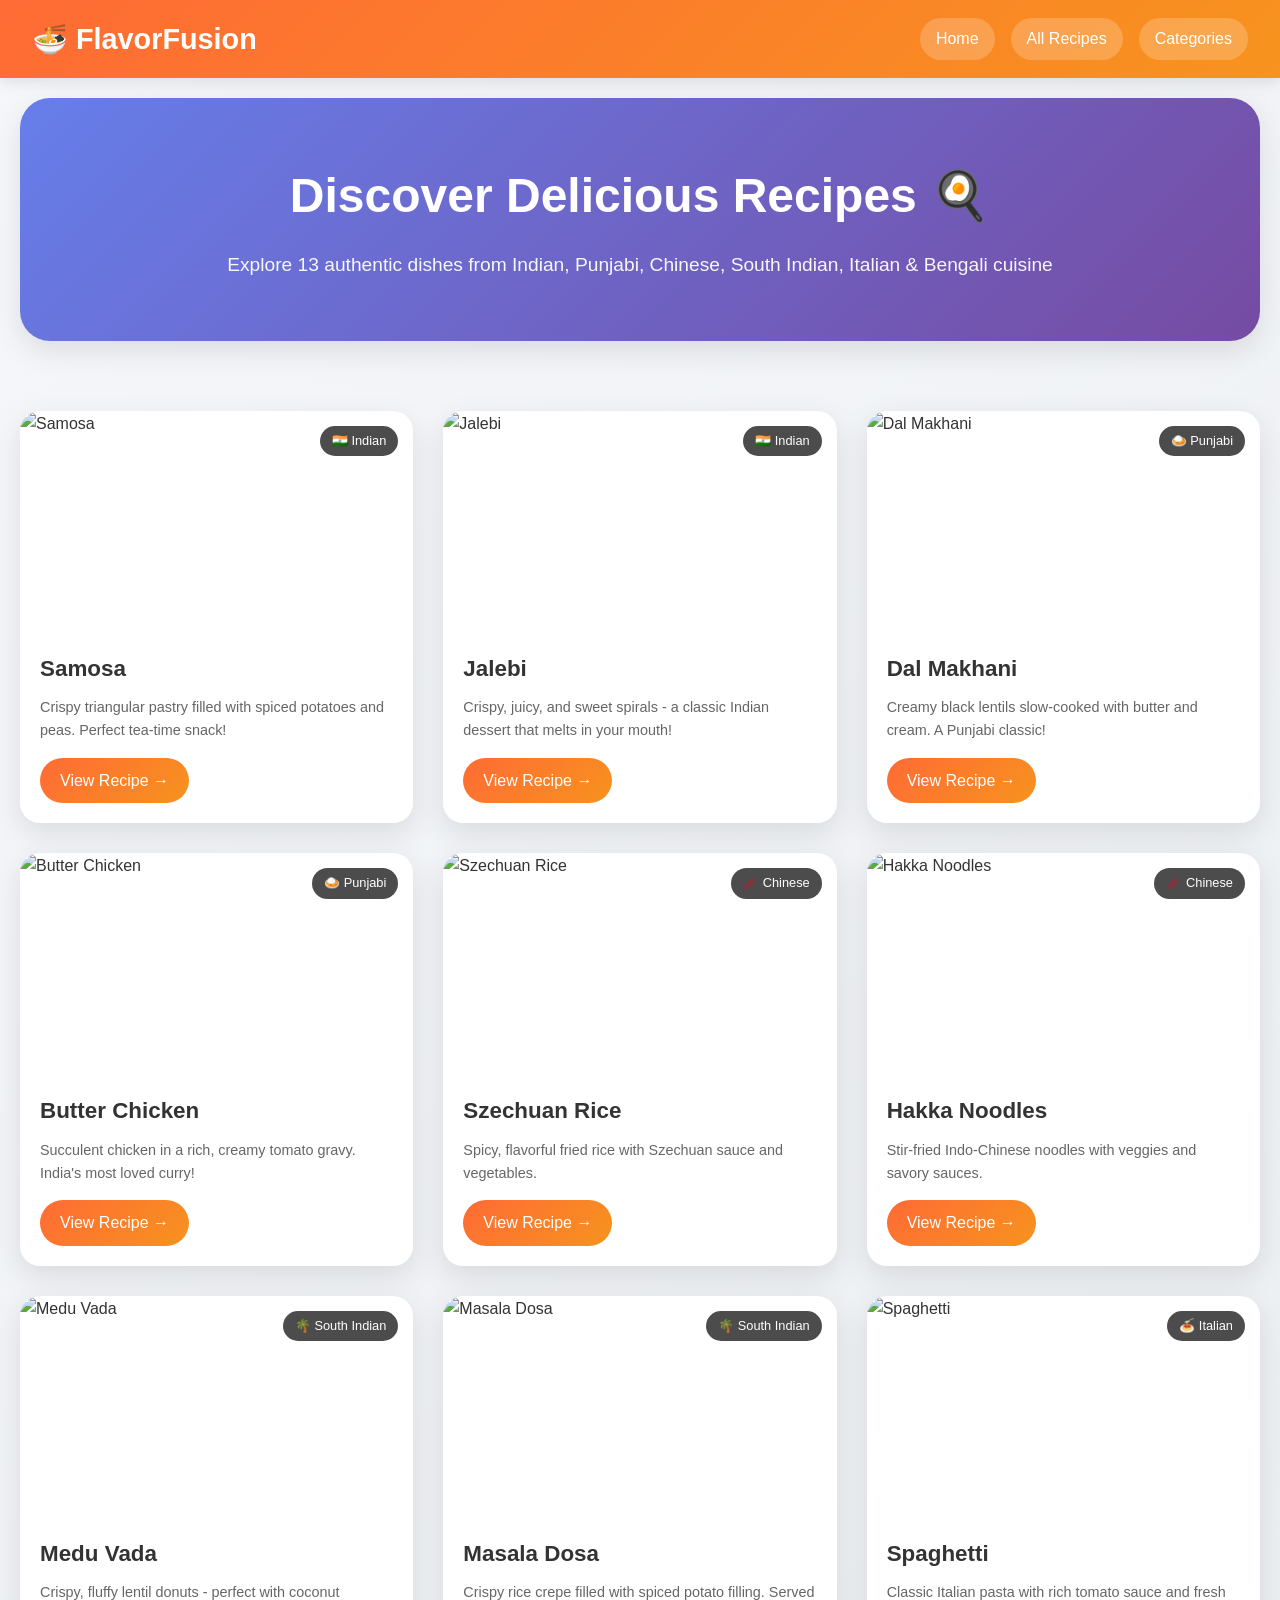
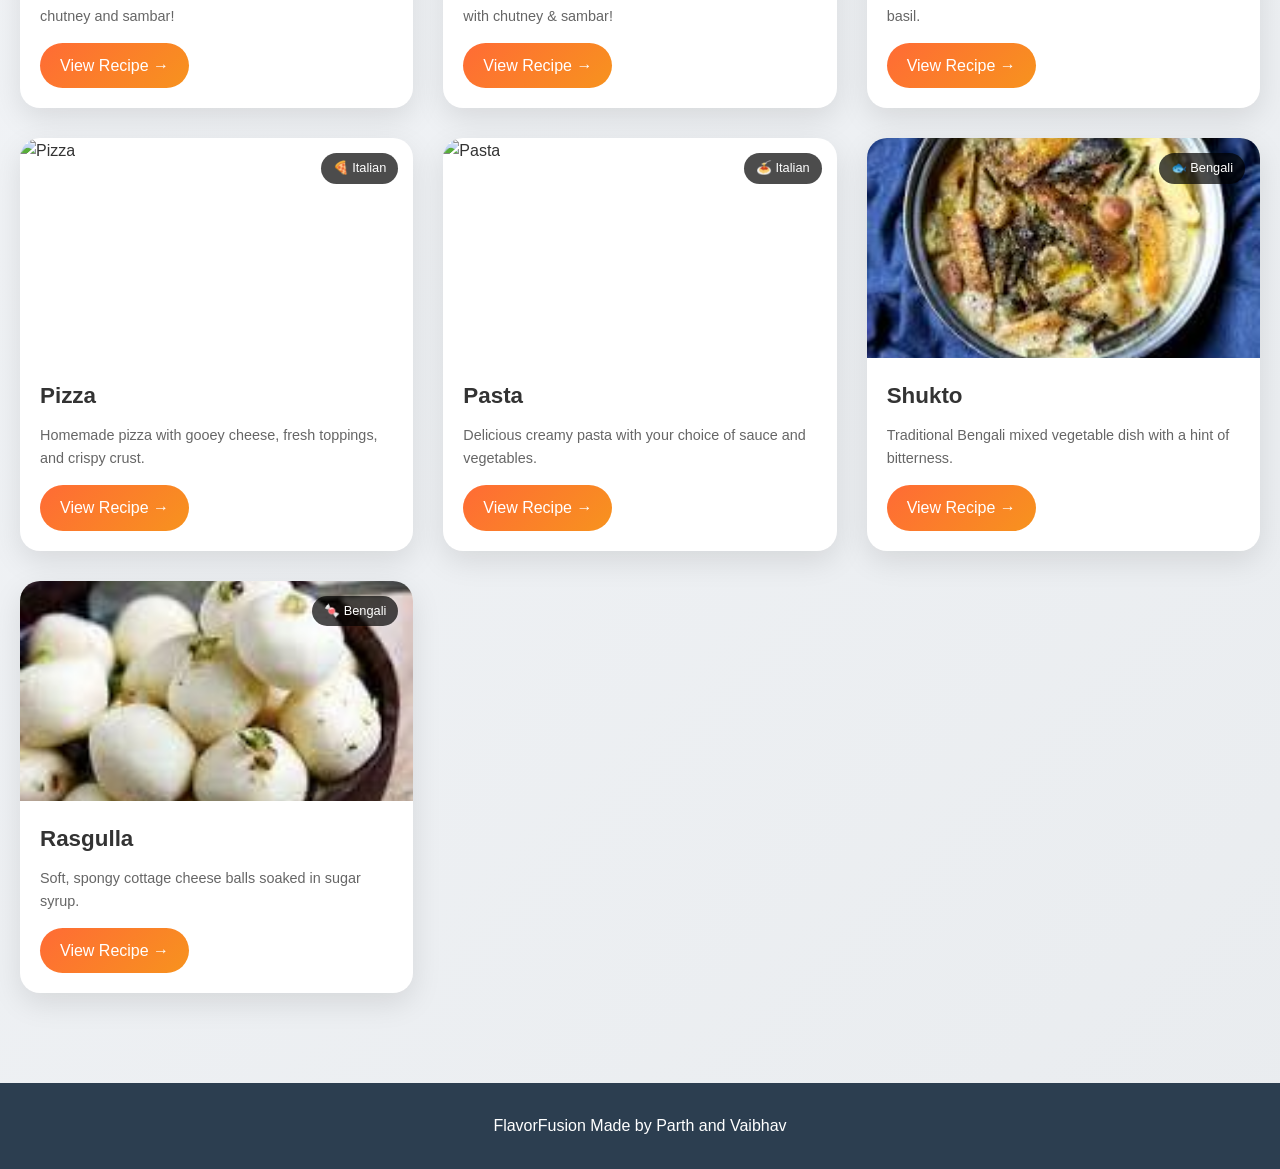
==== index.html @ 5f606833 "Add files via upload" ====
<!DOCTYPE html>
<html lang="en">
<head>
    <meta charset="UTF-8">
    <meta name="viewport" content="width=device-width, initial-scale=1.0">
    <title>FlavorFusion - Recipe Collection</title>
    <link rel="stylesheet" href="style.css">
</head>
<body>
    <header>
        <nav>
            <div class="logo">
                <a href="index.html">🍜 FlavorFusion</a>
            </div>
            <div class="nav-links">
                <a href="index.html">Home</a>
                <a href="#recipes">All Recipes</a>
                <a href="#categories">Categories</a>
            </div>
        </nav>
    </header>

    <div class="container">
        <div class="hero">
            <h1>Discover Delicious Recipes 🍳</h1>
            <p>Explore 13 authentic dishes from Indian, Punjabi, Chinese, South Indian, Italian & Bengali cuisine</p>
        </div>

        <div id="recipes" class="recipe-grid">
            <div class="recipe-card">
                <div class="card-image">
                    <img src="https://images.unsplash.com/photo-1601050690597-df0568f70950?w=400&h=250&fit=crop" alt="Samosa">
                    <span class="category">🇮🇳 Indian</span>
                </div>
                <div class="card-content">
                    <h3>Samosa</h3>
                    <p>Crispy triangular pastry filled with spiced potatoes and peas. Perfect tea-time snack!</p>
                    <a href="recipe1.html" class="view-btn">View Recipe →</a>
                </div>
            </div>

            <div class="recipe-card">
                <div class="card-image">
                    <img src="https://t4.ftcdn.net/jpg/09/76/94/83/360_F_976948359_rtVBTuf4BroTySr70mvosOlrA5etCO6v.jpg" alt="Jalebi">
                    <span class="category">🇮🇳 Indian</span>
                </div>
                <div class="card-content">
                    <h3>Jalebi</h3>
                    <p>Crispy, juicy, and sweet spirals - a classic Indian dessert that melts in your mouth!</p>
                    <a href="recipe2.html" class="view-btn">View Recipe →</a>
                </div>
            </div>

            <div class="recipe-card">
                <div class="card-image">
                    <img src="https://encrypted-tbn0.gstatic.com/images?q=tbn:ANd9GcRpbWXgA9MFGbLK8QQWXA0eeaNjDttbw1CLmw&s" alt="Dal Makhani">
                    <span class="category">🍛 Punjabi</span>
                </div>
                <div class="card-content">
                    <h3>Dal Makhani</h3>
                    <p>Creamy black lentils slow-cooked with butter and cream. A Punjabi classic!</p>
                    <a href="recipe3.html" class="view-btn">View Recipe →</a>
                </div>
            </div>

            <div class="recipe-card">
                <div class="card-image">
                    <img src="https://images.unsplash.com/photo-1603894584373-5ac82b2ae398?w=400&h=250&fit=crop" alt="Butter Chicken">
                    <span class="category">🍛 Punjabi</span>
                </div>
                <div class="card-content">
                    <h3>Butter Chicken</h3>
                    <p>Succulent chicken in a rich, creamy tomato gravy. India's most loved curry!</p>
                    <a href="recipe4.html" class="view-btn">View Recipe →</a>
                </div>
            </div>

            <div class="recipe-card">
                <div class="card-image">
                    <img src="https://media.istockphoto.com/id/1292617507/photo/tasty-veg-schezwan-fried-rice-served-in-bowl-over-a-rustic-wooden-background-indian-cuisine.jpg?s=612x612&w=0&k=20&c=MlfiFWbcPDUj2wnjtxoHBxSUrRrKb9c1OR8rS9H4goc=" alt="Szechuan Rice">
                    <span class="category">🥢 Chinese</span>
                </div>
                <div class="card-content">
                    <h3>Szechuan Rice</h3>
                    <p>Spicy, flavorful fried rice with Szechuan sauce and vegetables.</p>
                    <a href="recipe5.html" class="view-btn">View Recipe →</a>
                </div>
            </div>

            <div class="recipe-card">
                <div class="card-image">
                    <img src="https://images.unsplash.com/photo-1585032226651-759b368d7246?w=400&h=250&fit=crop" alt="Hakka Noodles">
                    <span class="category">🥢 Chinese</span>
                </div>
                <div class="card-content">
                    <h3>Hakka Noodles</h3>
                    <p>Stir-fried Indo-Chinese noodles with veggies and savory sauces.</p>
                    <a href="recipe6.html" class="view-btn">View Recipe →</a>
                </div>
            </div>

            <div class="recipe-card">
                <div class="card-image">
                    <img src="https://media.istockphoto.com/id/1620130768/photo/selective-focus-of-south-indian-famous-food-medu-vada-with-sambar-and-coconut-chatney.jpg?s=612x612&w=0&k=20&c=rozZ7arDsfVOwRiJWYg2zLWu04SzAidklfqU14iEVZ4=" alt="Medu Vada">
                    <span class="category">🌴 South Indian</span>
                </div>
                <div class="card-content">
                    <h3>Medu Vada</h3>
                    <p>Crispy, fluffy lentil donuts - perfect with coconut chutney and sambar!</p>
                    <a href="recipe7.html" class="view-btn">View Recipe →</a>
                </div>
            </div>

            <div class="recipe-card">
                <div class="card-image">
                    <img src="https://encrypted-tbn0.gstatic.com/images?q=tbn:ANd9GcRXv7upxyrxOgv0bl_NHWBz53kHjiES4xr1Rg&s" alt="Masala Dosa">
                    <span class="category">🌴 South Indian</span>
                </div>
                <div class="card-content">
                    <h3>Masala Dosa</h3>
                    <p>Crispy rice crepe filled with spiced potato filling. Served with chutney & sambar!</p>
                    <a href="recipe8.html" class="view-btn">View Recipe →</a>
                </div>
            </div>

            <div class="recipe-card">
                <div class="card-image">
                    <img src="https://images.unsplash.com/photo-1551892374-ecf8754cf8b0?w=400&h=250&fit=crop" alt="Spaghetti">
                    <span class="category">🍝 Italian</span>
                </div>
                <div class="card-content">
                    <h3>Spaghetti</h3>
                    <p>Classic Italian pasta with rich tomato sauce and fresh basil.</p>
                    <a href="recipe9.html" class="view-btn">View Recipe →</a>
                </div>
            </div>

            <div class="recipe-card">
                <div class="card-image">
                    <img src="https://images.unsplash.com/photo-1565299624946-b28f40a0ae38?w=400&h=250&fit=crop" alt="Pizza">
                    <span class="category">🍕 Italian</span>
                </div>
                <div class="card-content">
                    <h3>Pizza</h3>
                    <p>Homemade pizza with gooey cheese, fresh toppings, and crispy crust.</p>
                    <a href="recipe10.html" class="view-btn">View Recipe →</a>
                </div>
            </div>

            <div class="recipe-card">
                <div class="card-image">
                    <img src="https://media.istockphoto.com/id/482964545/photo/arrabiata-pasta.jpg?s=1024x1024&w=is&k=20&c=WV35LbX2fkLqb2jYSPqFQcyN0OlbF_HAJ0tWbfQ9KzA=" alt="Pasta">
                    <span class="category">🍝 Italian</span>
                </div>
                <div class="card-content">
                    <h3>Pasta</h3>
                    <p>Delicious creamy pasta with your choice of sauce and vegetables.</p>
                    <a href="recipe11.html" class="view-btn">View Recipe →</a>
                </div>
            </div>

            <div class="recipe-card">
                <div class="card-image">
                    <img src="[data-uri]   " alt="Shukto">
                    <span class="category">🐟 Bengali</span>
                </div>
                <div class="card-content">
                    <h3>Shukto</h3>
                    <p>Traditional Bengali mixed vegetable dish with a hint of bitterness.</p>
                    <a href="recipe12.html" class="view-btn">View Recipe →</a>
                </div>
            </div>

            <div class="recipe-card">
                <div class="card-image">
                    <img src="[data-uri]" alt="Rasgulla">
                    <span class="category">🍬 Bengali</span>
                </div>
                <div class="card-content">
                    <h3>Rasgulla</h3>
                    <p>Soft, spongy cottage cheese balls soaked in sugar syrup.</p>
                    <a href="recipe13.html" class="view-btn">View Recipe →</a>
                </div>
            </div>
        </div>
    </div>

    <footer>
        <p>FlavorFusion Made by Parth and Vaibhav</p>
    </footer>
</body>
</html>
---- style.css ----
* {
    margin: 0;
    padding: 0;
    box-sizing: border-box;
}

body {
    font-family: 'Poppins', sans-serif;
    background: linear-gradient(135deg, #f5f7fa 0%, #e9ecef 100%);
    color: #333;
    line-height: 1.6;
}

.container {
    max-width: 1400px;
    margin: 0 auto;
    padding: 20px;
}

header {
    background: linear-gradient(135deg, #ff6b35, #f7931e);
    color: white;
    padding: 1rem 2rem;
    position: sticky;
    top: 0;
    z-index: 1000;
    box-shadow: 0 4px 15px rgba(0,0,0,0.1);
}

nav {
    max-width: 1400px;
    margin: 0 auto;
    display: flex;
    justify-content: space-between;
    align-items: center;
    flex-wrap: wrap;
    gap: 1rem;
}

.logo {
    font-size: 1.8rem;
    font-weight: bold;
}

.logo a {
    color: white;
    text-decoration: none;
}

.nav-links {
    display: flex;
    gap: 1rem;
    flex-wrap: wrap;
}

.nav-links a {
    color: white;
    text-decoration: none;
    padding: 0.5rem 1rem;
    border-radius: 25px;
    transition: all 0.3s ease;
    background: rgba(255,255,255,0.2);
}

.nav-links a:hover {
    background: rgba(255,255,255,0.3);
    transform: translateY(-2px);
}

.hero {
    text-align: center;
    padding: 60px 20px;
    background: linear-gradient(135deg, #667eea 0%, #764ba2 100%);
    color: white;
    border-radius: 30px;
    margin-bottom: 50px;
    box-shadow: 0 10px 30px rgba(0,0,0,0.1);
}

.hero h1 {
    font-size: 3rem;
    margin-bottom: 15px;
}

.hero p {
    font-size: 1.2rem;
    opacity: 0.95;
}

.recipe-grid {
    display: grid;
    grid-template-columns: repeat(auto-fill, minmax(320px, 1fr));
    gap: 30px;
    padding: 20px 0;
}

.recipe-card {
    background: white;
    border-radius: 20px;
    overflow: hidden;
    box-shadow: 0 10px 30px rgba(0,0,0,0.1);
    transition: all 0.3s ease;
    cursor: pointer;
}

.recipe-card:hover {
    transform: translateY(-10px);
    box-shadow: 0 20px 40px rgba(0,0,0,0.15);
}

.card-image {
    position: relative;
    height: 220px;
    overflow: hidden;
}

.card-image img {
    width: 100%;
    height: 100%;
    object-fit: cover;
    transition: transform 0.5s ease;
}

.recipe-card:hover .card-image img {
    transform: scale(1.1);
}

.category {
    position: absolute;
    top: 15px;
    right: 15px;
    background: rgba(0,0,0,0.7);
    color: white;
    padding: 5px 12px;
    border-radius: 20px;
    font-size: 0.8rem;
    font-weight: 500;
}

.card-content {
    padding: 20px;
}

.card-content h3 {
    font-size: 1.4rem;
    margin-bottom: 10px;
    color: #333;
}

.card-content p {
    color: #666;
    margin-bottom: 15px;
    font-size: 0.9rem;
}

.view-btn {
    display: inline-block;
    background: linear-gradient(135deg, #ff6b35, #f7931e);
    color: white;
    padding: 10px 20px;
    border-radius: 25px;
    text-decoration: none;
    font-weight: 500;
    transition: all 0.3s ease;
    border: none;
    cursor: pointer;
}

.view-btn:hover {
    transform: translateX(5px);
    box-shadow: 0 5px 15px rgba(255,107,53,0.4);
}

.recipe-hero {
    background: linear-gradient(135deg, #667eea 0%, #764ba2 100%);
    color: white;
    padding: 60px 20px;
    text-align: center;
    border-radius: 30px;
    margin-bottom: 40px;
}

.recipe-hero h1 {
    font-size: 2.8rem;
    margin-bottom: 15px;
}

.recipe-meta {
    display: flex;
    justify-content: center;
    gap: 30px;
    margin-top: 20px;
    flex-wrap: wrap;
}

.recipe-meta span {
    background: rgba(255,255,255,0.2);
    padding: 8px 20px;
    border-radius: 30px;
    font-size: 0.9rem;
}

.recipe-content {
    max-width: 1000px;
    margin: 0 auto;
    background: white;
    border-radius: 30px;
    padding: 40px;
    box-shadow: 0 10px 30px rgba(0,0,0,0.1);
}

.recipe-section {
    margin-bottom: 40px;
}

.recipe-section h2 {
    color: #ff6b35;
    margin-bottom: 20px;
    padding-bottom: 10px;
    border-bottom: 2px solid #ff6b35;
    display: inline-block;
}

.ingredients-list {
    list-style: none;
    display: grid;
    grid-template-columns: repeat(auto-fill, minmax(250px, 1fr));
    gap: 12px;
}

.ingredients-list li {
    padding: 8px 0;
    border-bottom: 1px dashed #e0e0e0;
    display: flex;
    align-items: center;
    gap: 10px;
}

.ingredients-list li::before {
    content: "✓";
    color: #ff6b35;
    font-weight: bold;
}

.steps-list {
    list-style: none;
    counter-reset: step-counter;
}

.steps-list li {
    counter-increment: step-counter;
    margin-bottom: 25px;
    padding-left: 50px;
    position: relative;
}

.steps-list li::before {
    content: counter(step-counter);
    background: linear-gradient(135deg, #ff6b35, #f7931e);
    color: white;
    font-weight: bold;
    width: 35px;
    height: 35px;
    border-radius: 50%;
    display: flex;
    align-items: center;
    justify-content: center;
    position: absolute;
    left: 0;
    top: 0;
}

.tips-box, .precautions-box {
    background: #f8f9fa;
    padding: 20px;
    border-radius: 15px;
    margin-bottom: 20px;
    border-left: 4px solid;
}

.tips-box {
    border-left-color: #28a745;
}

.precautions-box {
    border-left-color: #dc3545;
}

.tips-box h3, .precautions-box h3 {
    margin-bottom: 15px;
    display: flex;
    align-items: center;
    gap: 10px;
}

.tips-box ul, .precautions-box ul {
    padding-left: 20px;
}

.tips-box li, .precautions-box li {
    margin-bottom: 8px;
}

.back-btn {
    display: inline-block;
    background: #6c757d;
    color: white;
    padding: 10px 25px;
    border-radius: 25px;
    text-decoration: none;
    margin-top: 20px;
    transition: all 0.3s ease;
}

.back-btn:hover {
    background: #5a6268;
    transform: translateX(-5px);
}

footer {
    background: #2c3e50;
    color: white;
    text-align: center;
    padding: 30px;
    margin-top: 50px;
}

@media (max-width: 768px) {
    .hero h1 {
        font-size: 2rem;
    }
    
    .recipe-hero h1 {
        font-size: 2rem;
    }
    
    .recipe-content {
        padding: 20px;
    }
    
    .recipe-meta {
        gap: 15px;
    }
    
    .ingredients-list {
        grid-template-columns: 1fr;
    }
    
    nav {
        flex-direction: column;
        text-align: center;
    }
}

@media (max-width: 480px) {
    .recipe-grid {
        grid-template-columns: 1fr;
    }
}
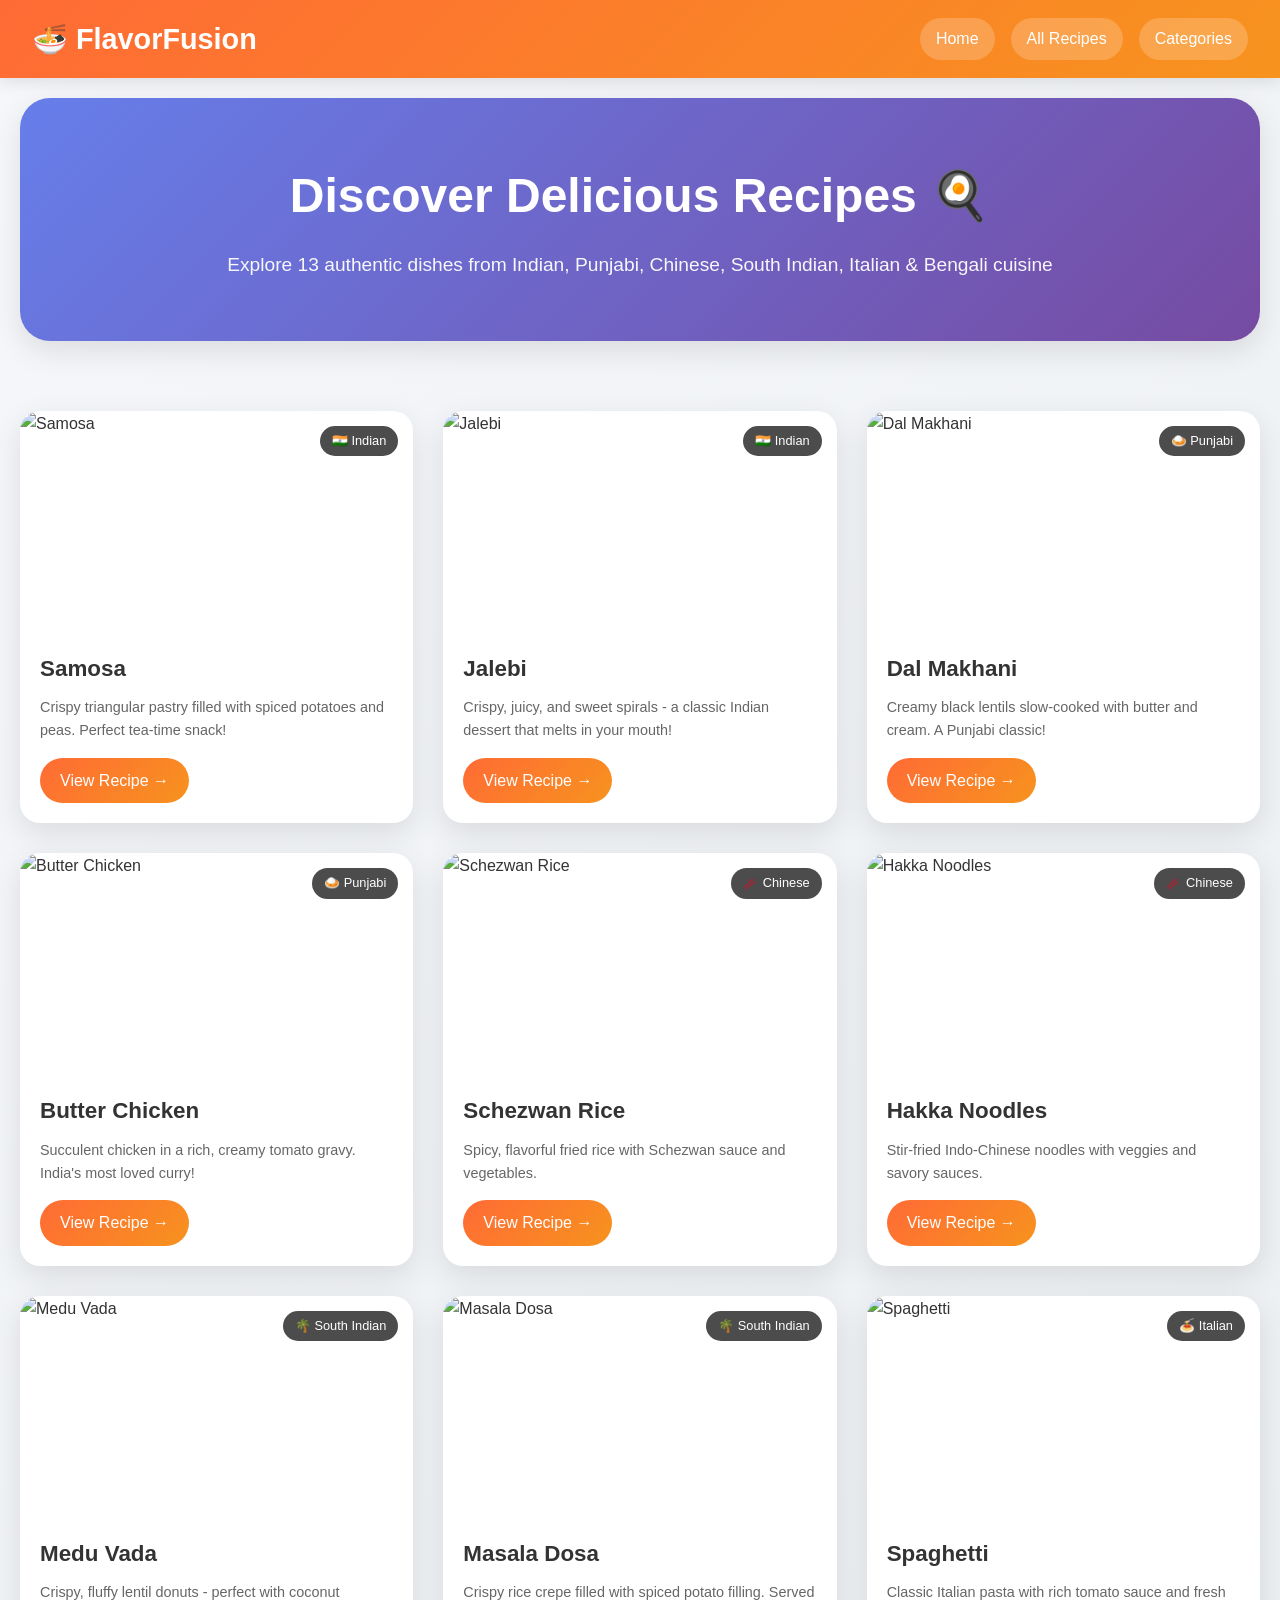
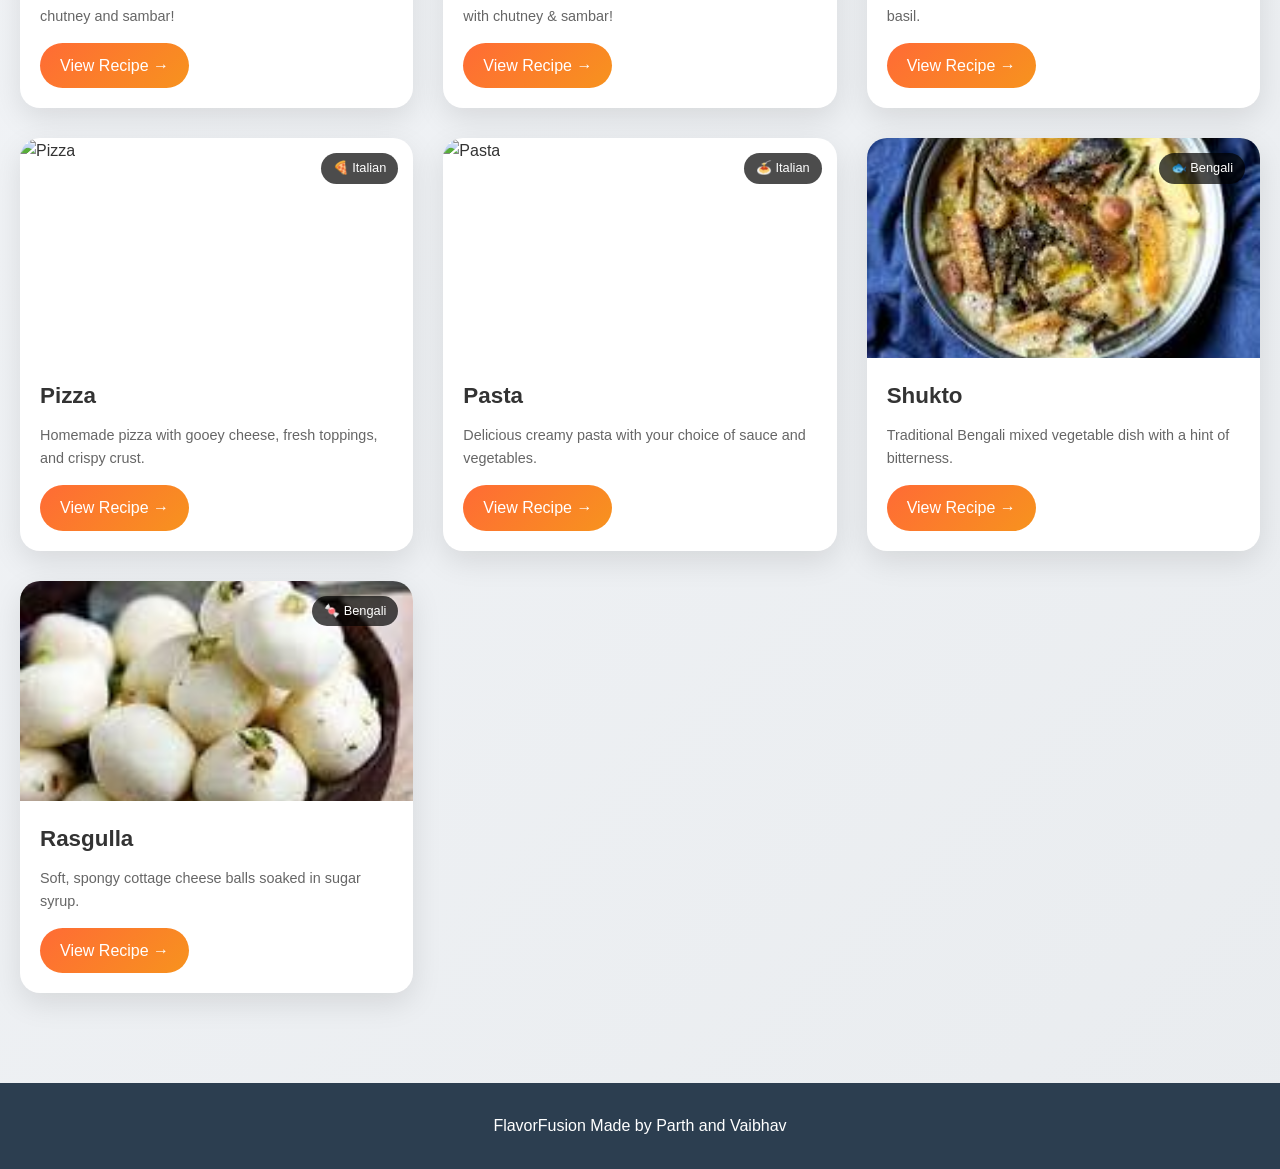
==== commit 944c4582: "Update index.html" ====
--- a/index.html
+++ b/index.html
@@ -77,12 +77,12 @@
 
             <div class="recipe-card">
                 <div class="card-image">
-                    <img src="https://media.istockphoto.com/id/1292617507/photo/tasty-veg-schezwan-fried-rice-served-in-bowl-over-a-rustic-wooden-background-indian-cuisine.jpg?s=612x612&w=0&k=20&c=MlfiFWbcPDUj2wnjtxoHBxSUrRrKb9c1OR8rS9H4goc=" alt="Szechuan Rice">
+                    <img src="https://media.istockphoto.com/id/1292617507/photo/tasty-veg-schezwan-fried-rice-served-in-bowl-over-a-rustic-wooden-background-indian-cuisine.jpg?s=612x612&w=0&k=20&c=MlfiFWbcPDUj2wnjtxoHBxSUrRrKb9c1OR8rS9H4goc=" alt="Schezwan Rice">
                     <span class="category">🥢 Chinese</span>
                 </div>
                 <div class="card-content">
-                    <h3>Szechuan Rice</h3>
-                    <p>Spicy, flavorful fried rice with Szechuan sauce and vegetables.</p>
+                    <h3>Schezwan Rice</h3>
+                    <p>Spicy, flavorful fried rice with Schezwan sauce and vegetables.</p>
                     <a href="recipe5.html" class="view-btn">View Recipe →</a>
                 </div>
             </div>
@@ -189,4 +189,4 @@
         <p>FlavorFusion Made by Parth and Vaibhav</p>
     </footer>
 </body>
-</html>+</html>
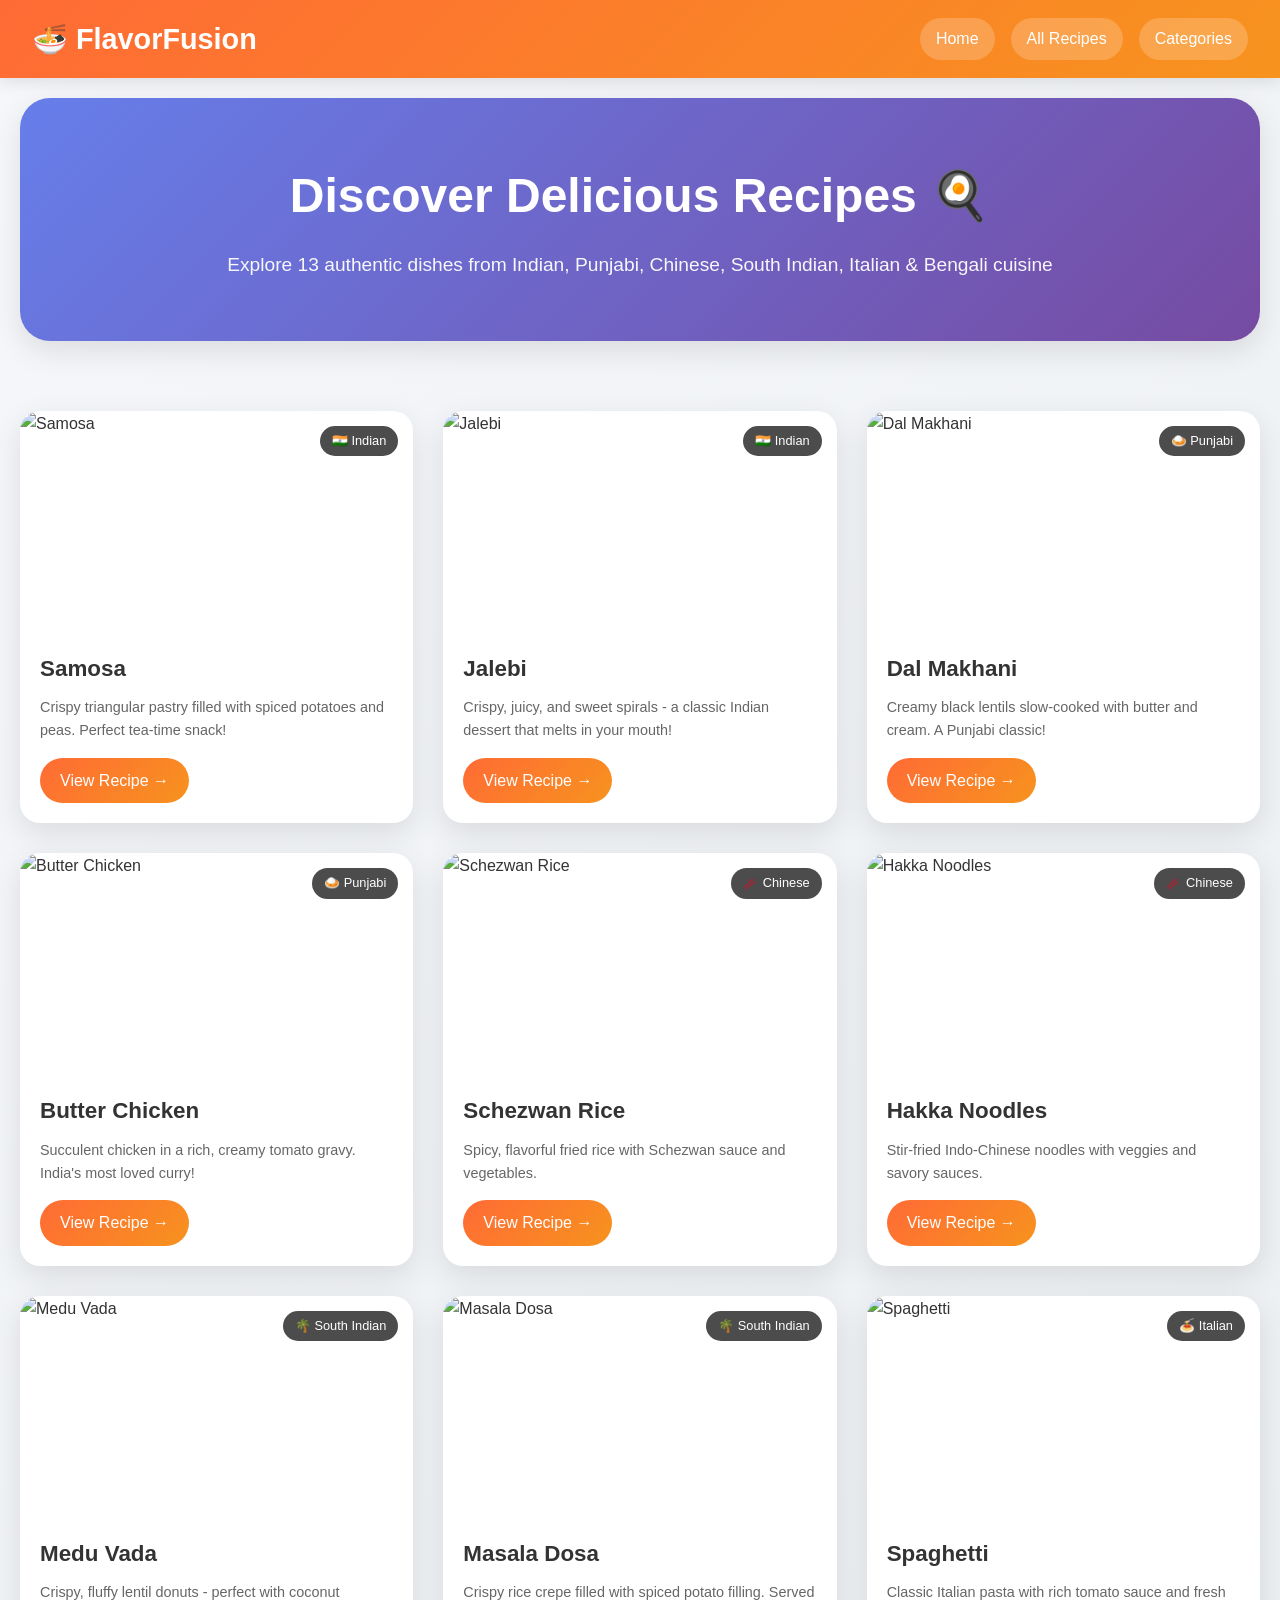
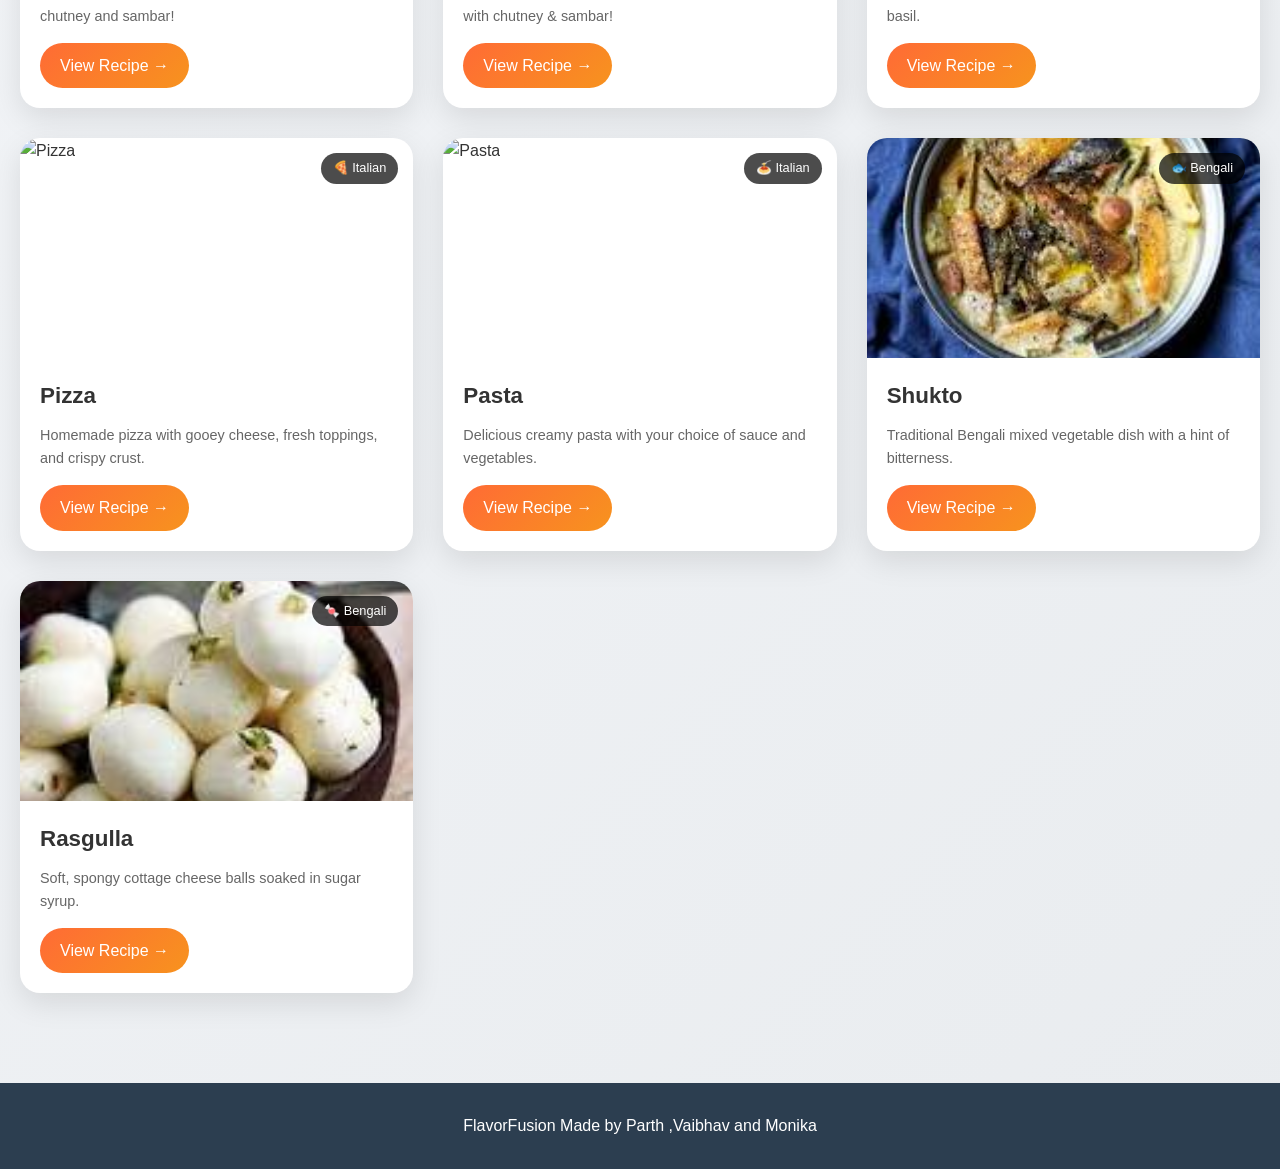
==== commit 6870ccaa: "Update index.html" ====
--- a/index.html
+++ b/index.html
@@ -186,7 +186,7 @@
     </div>
 
     <footer>
-        <p>FlavorFusion Made by Parth and Vaibhav</p>
+        <p>FlavorFusion Made by Parth ,Vaibhav and Monika</p>
     </footer>
 </body>
 </html>
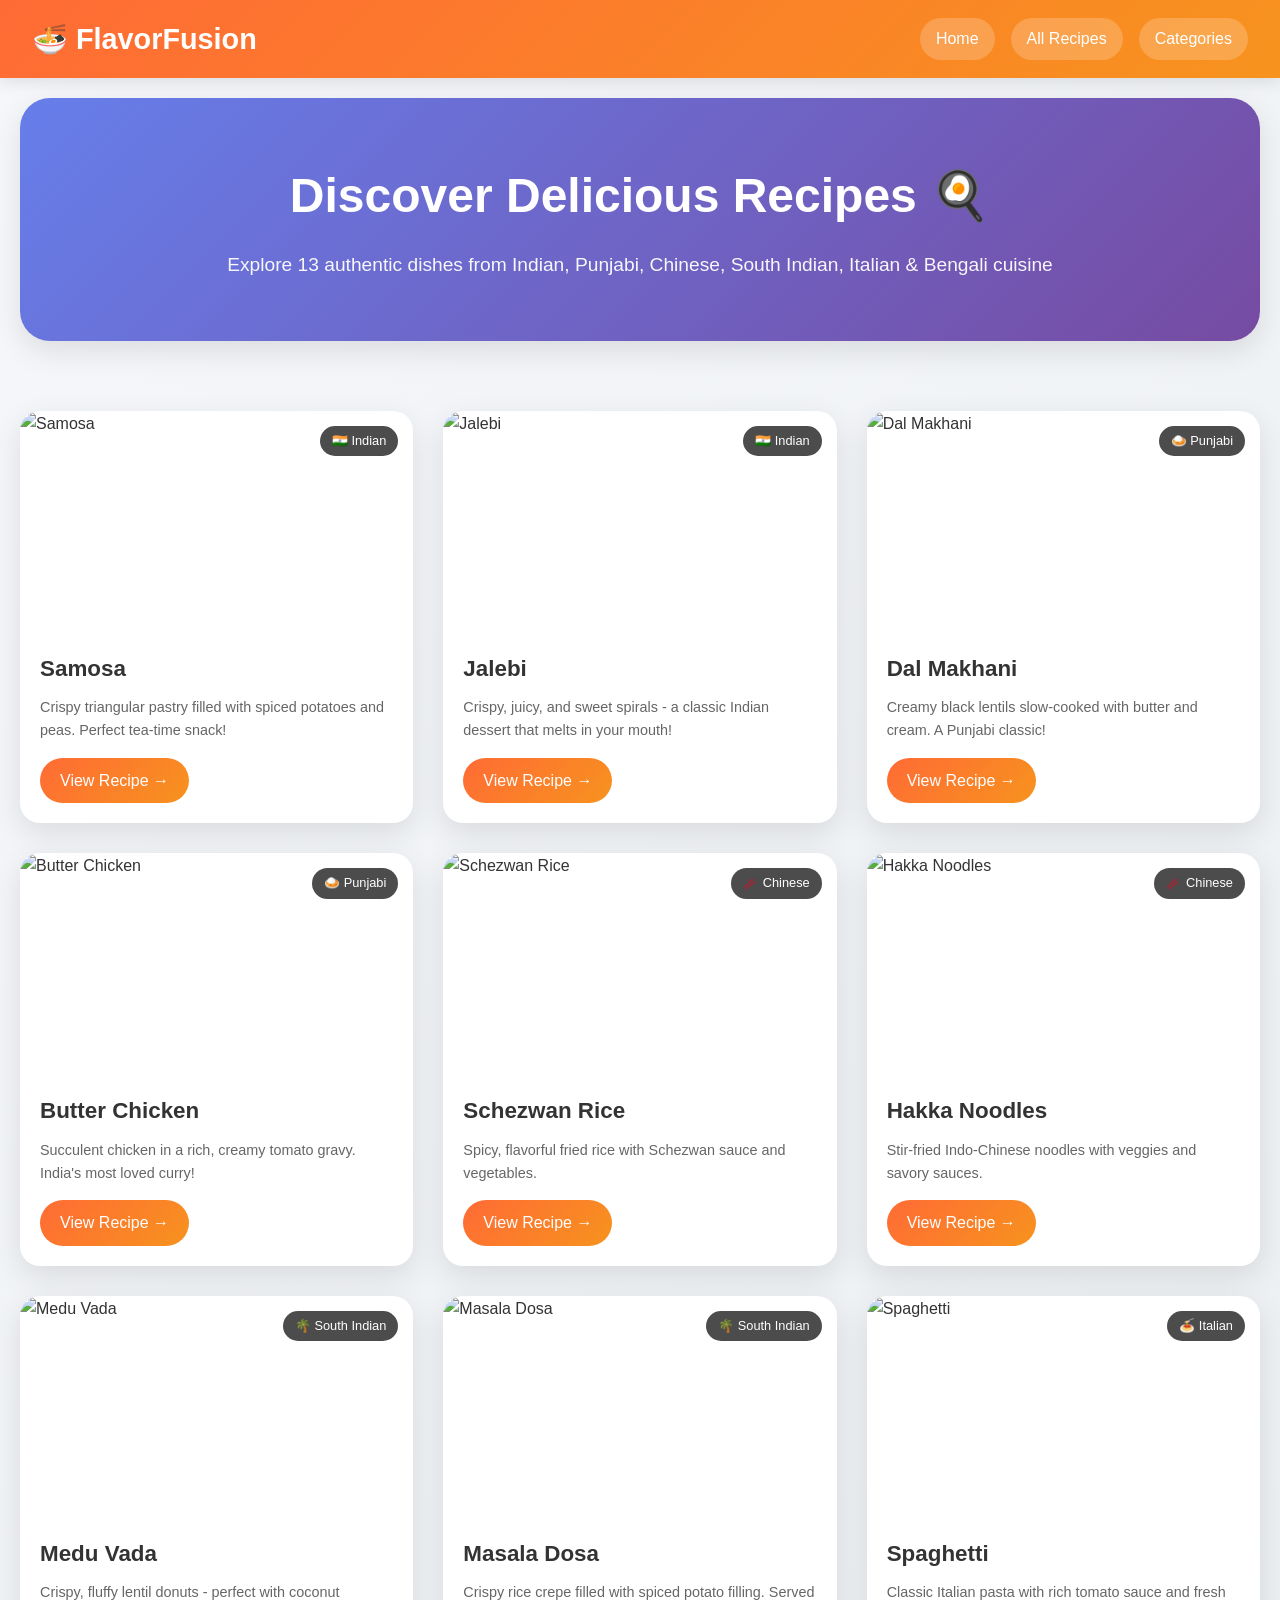
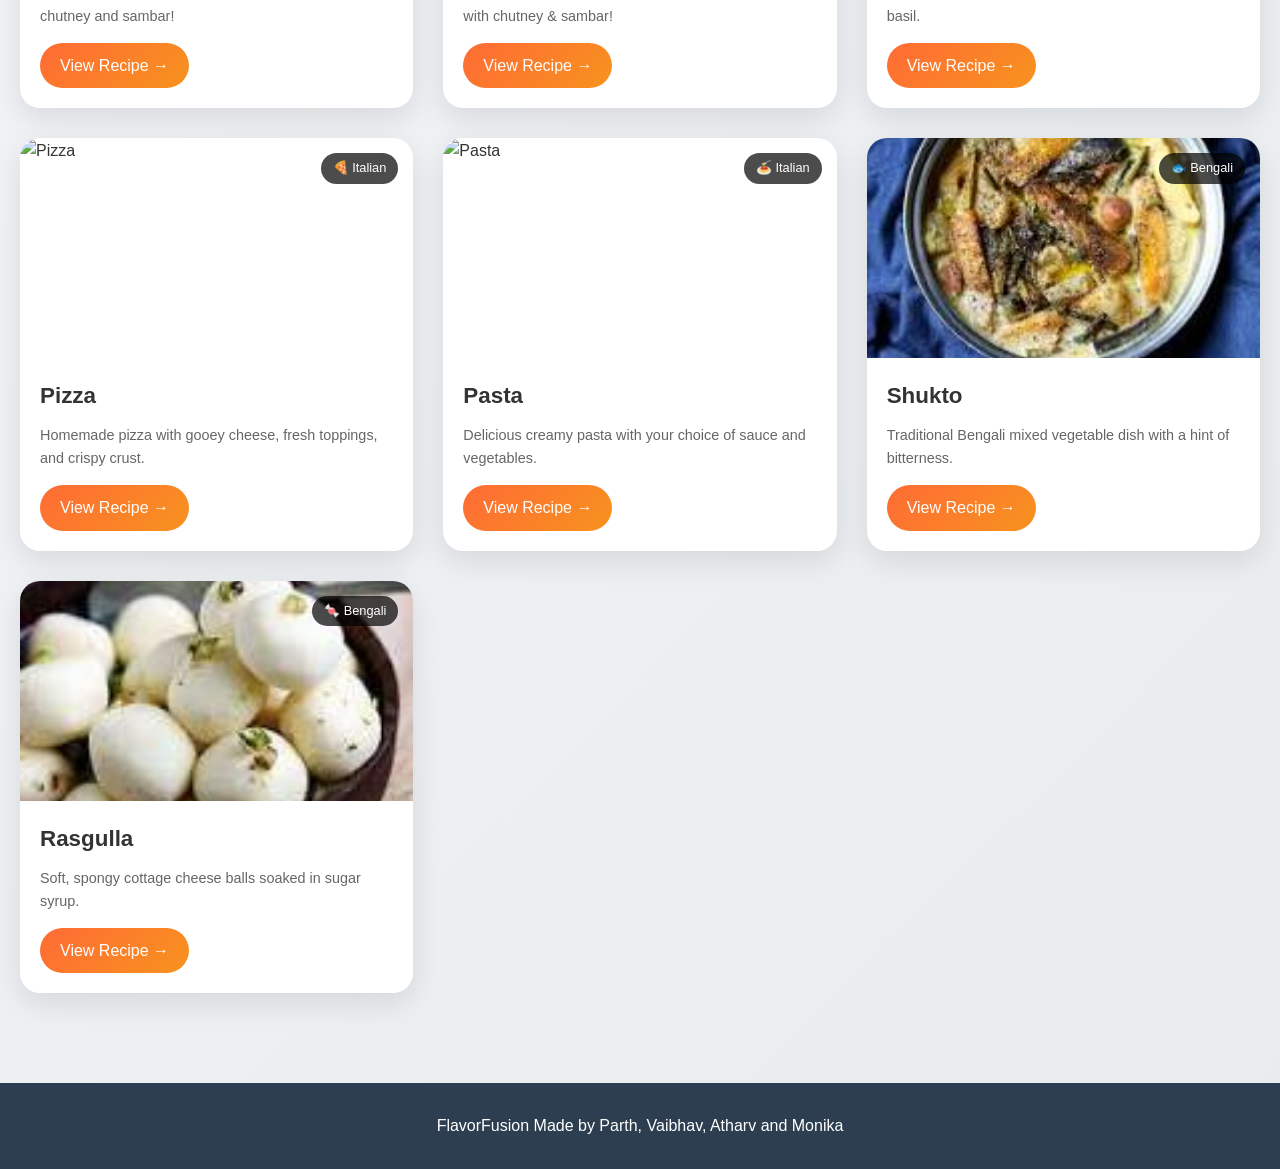
==== commit 3c3f8b55: "Update index.html" ====
--- a/index.html
+++ b/index.html
@@ -186,7 +186,7 @@
     </div>
 
     <footer>
-        <p>FlavorFusion Made by Parth ,Vaibhav and Monika</p>
+        <p>FlavorFusion Made by Parth, Vaibhav, Atharv and Monika</p>
     </footer>
 </body>
 </html>
